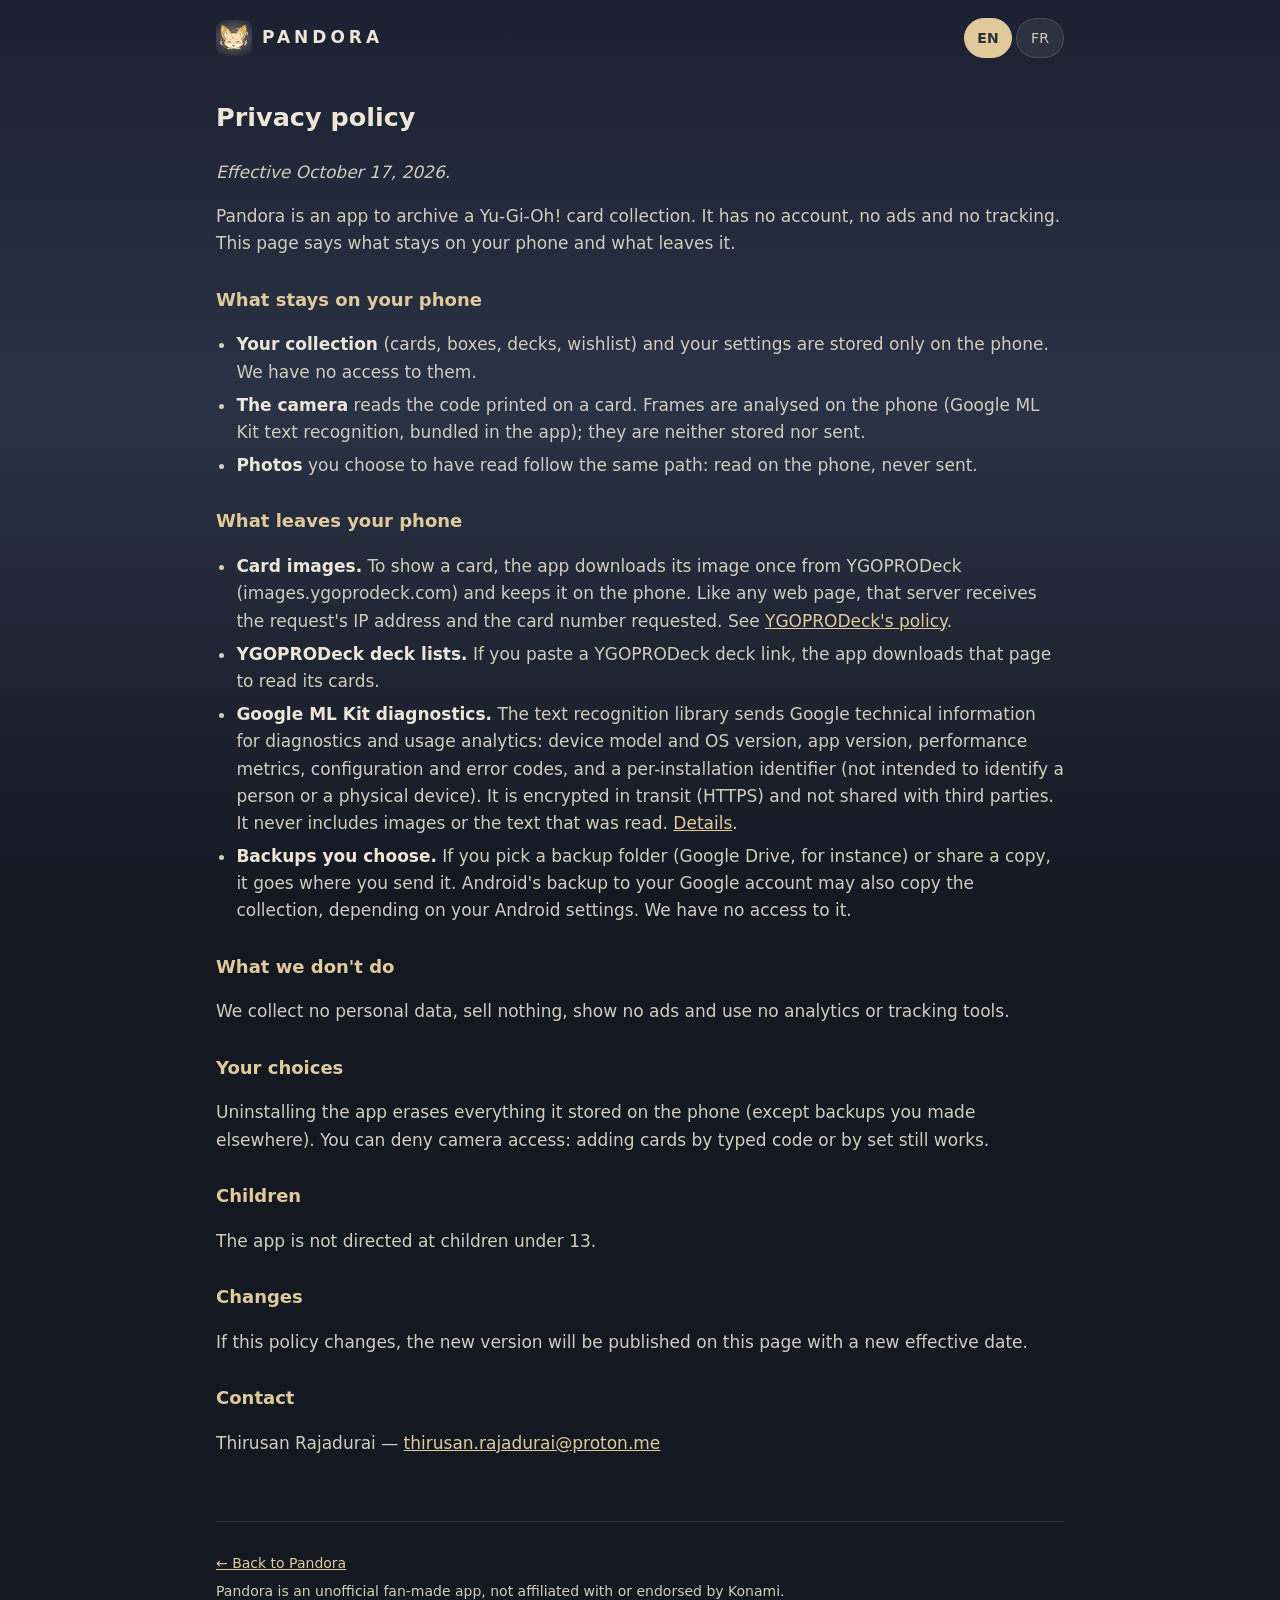
==== privacy.html @ 501cb51f "Pandora website and privacy policy" ====
<!doctype html>
<html lang="en" data-title-en="Pandora — Privacy policy" data-title-fr="Pandora — Politique de confidentialité">
<head>
  <meta charset="utf-8">
  <meta name="viewport" content="width=device-width, initial-scale=1">
  <title>Pandora — Privacy policy</title>
  <meta name="description" content="Privacy policy of Pandora, the Yu-Gi-Oh! collection app: what stays on your phone and what leaves it.">
  <meta name="theme-color" content="#1b2130">
  <link rel="icon" href="assets/icon.png">
  <link rel="stylesheet" href="style.css">
  <script src="lang.js"></script>
</head>
<body>
  <div class="wrap">
    <header class="top">
      <a class="brand" href="./"><img src="assets/icon.png" alt=""><span>PANDORA</span></a>
      <div class="lang" role="group" aria-label="Language / Langue">
        <button type="button" data-set="en" aria-pressed="true">EN</button>
        <button type="button" data-set="fr" aria-pressed="false">FR</button>
      </div>
    </header>

    <main class="doc">
      <article data-lang="en">
        <h1>Privacy policy</h1>
        <p><em>Effective October 17, 2026.</em></p>
        <p>Pandora is an app to archive a Yu-Gi-Oh! card collection. It has no account, no ads and no tracking. This page says what stays on your phone and what leaves it.</p>

        <h3>What stays on your phone</h3>
        <ul>
          <li><strong>Your collection</strong> (cards, boxes, decks, wishlist) and your settings are stored only on the phone. We have no access to them.</li>
          <li><strong>The camera</strong> reads the code printed on a card. Frames are analysed on the phone (Google ML Kit text recognition, bundled in the app); they are neither stored nor sent.</li>
          <li><strong>Photos</strong> you choose to have read follow the same path: read on the phone, never sent.</li>
        </ul>

        <h3>What leaves your phone</h3>
        <ul>
          <li><strong>Card images.</strong> To show a card, the app downloads its image once from YGOPRODeck (images.ygoprodeck.com) and keeps it on the phone. Like any web page, that server receives the request's IP address and the card number requested. See <a href="https://ygoprodeck.com/privacy-policy/">YGOPRODeck's policy</a>.</li>
          <li><strong>YGOPRODeck deck lists.</strong> If you paste a YGOPRODeck deck link, the app downloads that page to read its cards.</li>
          <li><strong>Google ML Kit diagnostics.</strong> The text recognition library sends Google technical information for diagnostics and usage analytics: device model and OS version, app version, performance metrics, configuration and error codes, and a per-installation identifier (not intended to identify a person or a physical device). It is encrypted in transit (HTTPS) and not shared with third parties. It never includes images or the text that was read. <a href="https://developers.google.com/ml-kit/android-data-disclosure">Details</a>.</li>
          <li><strong>Backups you choose.</strong> If you pick a backup folder (Google Drive, for instance) or share a copy, it goes where you send it. Android's backup to your Google account may also copy the collection, depending on your Android settings. We have no access to it.</li>
        </ul>

        <h3>What we don't do</h3>
        <p>We collect no personal data, sell nothing, show no ads and use no analytics or tracking tools.</p>

        <h3>Your choices</h3>
        <p>Uninstalling the app erases everything it stored on the phone (except backups you made elsewhere). You can deny camera access: adding cards by typed code or by set still works.</p>

        <h3>Children</h3>
        <p>The app is not directed at children under 13.</p>

        <h3>Changes</h3>
        <p>If this policy changes, the new version will be published on this page with a new effective date.</p>

        <h3>Contact</h3>
        <p>Thirusan Rajadurai — <a href="mailto:thirusan.rajadurai@proton.me">thirusan.rajadurai@proton.me</a></p>
      </article>

      <article data-lang="fr">
        <h1>Politique de confidentialité</h1>
        <p><em>En vigueur le 17 octobre 2026.</em></p>
        <p>Pandora est une application pour archiver une collection de cartes Yu-Gi-Oh!. Elle n'a ni compte, ni publicité, ni outil de suivi. Cette page dit ce qui reste sur votre téléphone et ce qui en sort.</p>

        <h3>Ce qui reste sur votre téléphone</h3>
        <ul>
          <li><strong>Votre collection</strong> (cartes, rangements, decks, souhaits) et vos réglages sont enregistrés uniquement sur le téléphone. Nous n'y avons pas accès.</li>
          <li><strong>La caméra</strong> sert à lire le code imprimé sur une carte. Les images sont analysées sur le téléphone (Google ML Kit, reconnaissance de texte intégrée à l'app) ; elles ne sont ni enregistrées ni envoyées.</li>
          <li><strong>Les photos</strong> que vous choisissez de faire lire suivent le même chemin : lues sur le téléphone, jamais envoyées.</li>
        </ul>

        <h3>Ce qui sort du téléphone</h3>
        <ul>
          <li><strong>Images des cartes.</strong> Pour afficher une carte, l'app télécharge son image une fois depuis YGOPRODeck (images.ygoprodeck.com), puis la garde sur le téléphone. Comme pour toute page web, ce serveur reçoit l'adresse IP de la requête et le numéro de la carte demandée. Voir la <a href="https://ygoprodeck.com/privacy-policy/">politique de YGOPRODeck</a>.</li>
          <li><strong>Listes de deck YGOPRODeck.</strong> Si vous collez un lien de deck YGOPRODeck, l'app télécharge cette page pour en lire les cartes.</li>
          <li><strong>Données de diagnostic de Google ML Kit.</strong> La bibliothèque de reconnaissance de texte envoie à Google des informations techniques pour ses diagnostics et ses statistiques d'usage : modèle et version du système du téléphone, version de l'app, mesures de performance, configuration et codes d'erreur, et un identifiant propre à l'installation (qui ne vise pas à identifier une personne ni un appareil). Elles sont chiffrées (HTTPS) et ne sont pas transmises à des tiers. Aucune image ni aucun texte lu n'en fait partie. <a href="https://developers.google.com/ml-kit/android-data-disclosure">Détails</a>.</li>
          <li><strong>Sauvegardes que vous choisissez.</strong> Si vous choisissez un dossier de sauvegarde (par exemple Google Drive) ou partagez une copie, elle va là où vous l'envoyez. La sauvegarde Android de votre compte Google peut aussi copier la collection, selon vos réglages Android. Nous n'y avons pas accès.</li>
        </ul>

        <h3>Ce que nous ne faisons pas</h3>
        <p>Nous ne collectons aucune donnée personnelle, ne vendons rien, n'affichons pas de publicité et n'utilisons aucun outil d'analyse ou de suivi.</p>

        <h3>Vos choix</h3>
        <p>Désinstaller l'app efface tout ce qu'elle a enregistré sur le téléphone (hors sauvegardes que vous avez faites ailleurs). Vous pouvez refuser l'accès à la caméra : l'ajout par code saisi ou par extension reste possible.</p>

        <h3>Enfants</h3>
        <p>L'app ne s'adresse pas spécifiquement aux enfants de moins de 13 ans.</p>

        <h3>Modifications</h3>
        <p>Si cette politique change, la nouvelle version sera publiée sur cette page avec une nouvelle date d'entrée en vigueur.</p>

        <h3>Contact</h3>
        <p>Thirusan Rajadurai — <a href="mailto:thirusan.rajadurai@proton.me">thirusan.rajadurai@proton.me</a></p>
      </article>
    </main>

    <footer>
      <p><a href="./" data-lang="en">← Back to Pandora</a><a href="./" data-lang="fr">← Retour à Pandora</a></p>
      <p data-lang="en">Pandora is an unofficial fan-made app, not affiliated with or endorsed by Konami.</p>
      <p data-lang="fr">Pandora est une application de fan non officielle, sans lien avec Konami.</p>
    </footer>
  </div>
</body>
</html>
---- style.css ----
:root {
  --bg-top: #1b2130;
  --bg-mid: #2a3245;
  --bg-bottom: #141821;
  --text: #ece5d8;
  --text-2: #d2ccbf;
  --accent: #e0ca9c;
  --gold: #d3bc8e;
  --on-accent: #2a2f3b;
  --glass: rgba(236, 229, 216, 0.08);
  --line: rgba(236, 229, 216, 0.14);
}

* { box-sizing: border-box; }

html { background: var(--bg-bottom); }

body {
  margin: 0;
  min-height: 100vh;
  color: var(--text);
  font: 17px/1.6 Inter, system-ui, -apple-system, "Segoe UI", Roboto, sans-serif;
  background: linear-gradient(180deg, var(--bg-top) 0%, var(--bg-mid) 45%, var(--bg-bottom) 100%) fixed;
}

a { color: var(--accent); }
a:hover { color: #f4e4bd; }

.wrap { max-width: 880px; margin: 0 auto; padding: 0 16px; }

header.top {
  display: flex; align-items: center; justify-content: space-between; gap: 12px;
  padding: 18px 0;
}
.brand { display: flex; align-items: center; gap: 10px; color: var(--text); text-decoration: none; }
.brand img { width: 36px; height: 36px; border-radius: 9px; }
.brand span { font-weight: 700; letter-spacing: 4px; }

.lang { display: flex; gap: 4px; }
.lang button {
  min-width: 48px; min-height: 40px; padding: 0 10px;
  background: var(--glass); color: var(--text-2);
  border: 1px solid var(--line); border-radius: 999px;
  font: inherit; font-size: 14px; cursor: pointer;
}
.lang button[aria-pressed="true"] { background: var(--accent); color: var(--on-accent); border-color: var(--accent); font-weight: 600; }

.hero { display: grid; grid-template-columns: 1fr auto; gap: 32px; align-items: center; padding: 40px 0 24px; }
.hero h1 { font-size: clamp(36px, 7vw, 56px); line-height: 1.1; margin: 0 0 8px; letter-spacing: 2px; }
.eyebrow { color: var(--accent); letter-spacing: 3px; font-size: 13px; font-weight: 600; text-transform: uppercase; margin: 0 0 12px; }
.lead { color: var(--text-2); font-size: 19px; margin: 0 0 24px; max-width: 32em; }
.hero img { width: min(280px, 38vw); height: auto; filter: drop-shadow(0 0 24px rgba(211, 188, 142, 0.35)); }

.cta {
  display: inline-block; padding: 12px 22px; min-height: 48px;
  border-radius: 999px; text-decoration: none; font-weight: 600;
  color: var(--on-accent);
  background: linear-gradient(135deg, #f4e4bd, #d3bc8e 55%, #b08d57);
  box-shadow: 0 0 28px rgba(211, 188, 142, 0.35);
}
.cta:hover { color: var(--on-accent); }
.note { color: var(--text-2); font-size: 14px; margin-top: 10px; }

h2 { font-size: 26px; margin: 48px 0 16px; }
h3 { font-size: 18px; margin: 28px 0 8px; color: var(--accent); }

.grid { display: grid; grid-template-columns: repeat(auto-fit, minmax(240px, 1fr)); gap: 14px; }
.card { background: var(--glass); border: 1px solid var(--line); border-radius: 18px; padding: 18px 20px; }
.card h3 { margin: 0 0 6px; font-size: 17px; }
.card p { margin: 0; color: var(--text-2); font-size: 15px; }

.privacy-band { display: flex; gap: 20px; align-items: center; }
.privacy-band img { width: 120px; height: auto; flex: none; }

.doc p, .doc li { color: var(--text-2); }
.doc strong { color: var(--text); }
.doc ul { padding-left: 1.2em; }
.doc li { margin: 6px 0; }
.doc { overflow-wrap: anywhere; }

footer { margin-top: 64px; padding: 24px 0 40px; border-top: 1px solid var(--line); color: var(--text-2); font-size: 14px; }
footer p { margin: 6px 0; }

[data-lang] { display: none; }
html[lang="en"] [data-lang="en"],
html[lang="fr"] [data-lang="fr"] { display: revert; }

@media (max-width: 640px) {
  .hero { grid-template-columns: 1fr; text-align: center; padding-top: 16px; }
  .hero img { order: -1; margin: 0 auto; width: 200px; }
  .lead { margin-left: auto; margin-right: auto; }
  .privacy-band { flex-direction: column; text-align: center; }
}
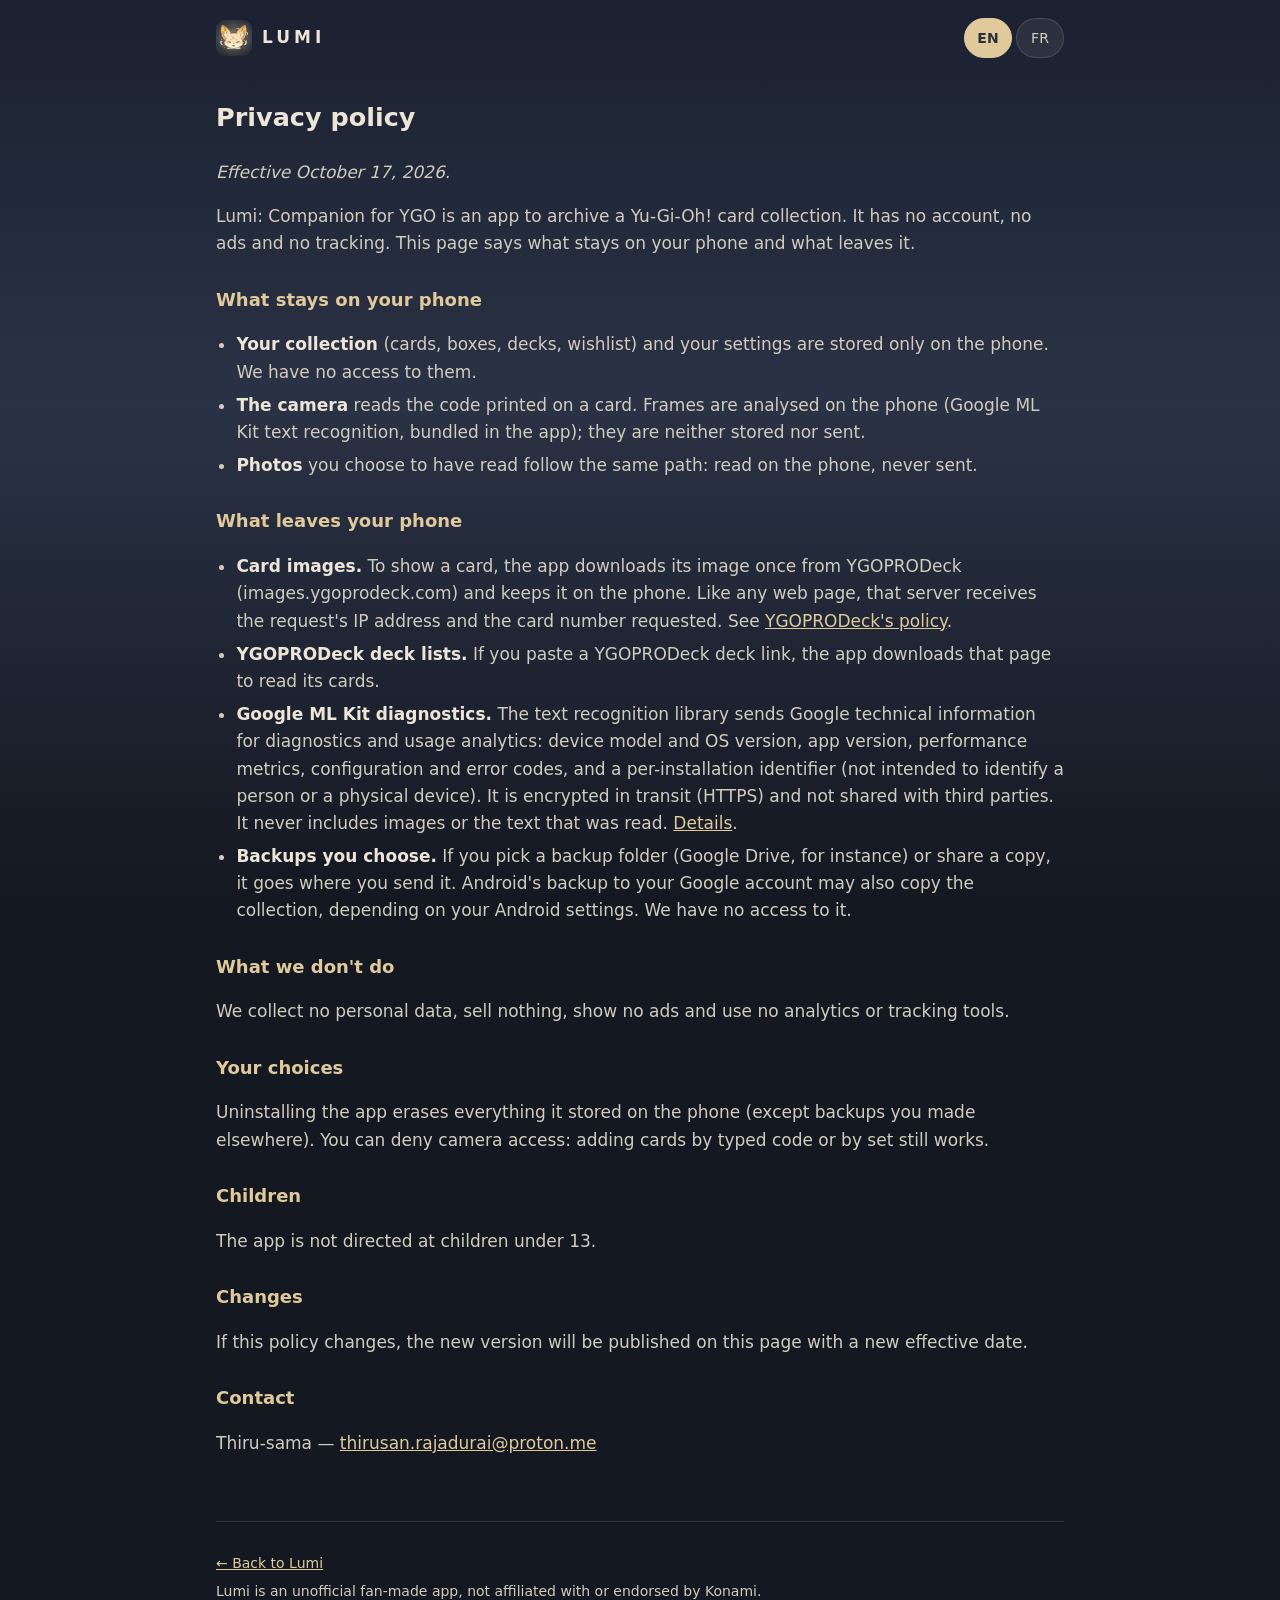
==== commit 25c01ff2: "Rename the app to Lumi : Compagnon pour YGO, by Thiru-sama" ====
--- a/privacy.html
+++ b/privacy.html
@@ -1,10 +1,10 @@
 <!doctype html>
-<html lang="en" data-title-en="Pandora — Privacy policy" data-title-fr="Pandora — Politique de confidentialité">
+<html lang="en" data-title-en="Lumi — Privacy policy" data-title-fr="Lumi — Politique de confidentialité">
 <head>
   <meta charset="utf-8">
   <meta name="viewport" content="width=device-width, initial-scale=1">
-  <title>Pandora — Privacy policy</title>
-  <meta name="description" content="Privacy policy of Pandora, the Yu-Gi-Oh! collection app: what stays on your phone and what leaves it.">
+  <title>Lumi — Privacy policy</title>
+  <meta name="description" content="Privacy policy of Lumi: Companion for YGO, the Yu-Gi-Oh! collection app: what stays on your phone and what leaves it.">
   <meta name="theme-color" content="#1b2130">
   <link rel="icon" href="assets/icon.png">
   <link rel="stylesheet" href="style.css">
@@ -13,7 +13,7 @@
 <body>
   <div class="wrap">
     <header class="top">
-      <a class="brand" href="./"><img src="assets/icon.png" alt=""><span>PANDORA</span></a>
+      <a class="brand" href="./"><img src="assets/icon.png" alt=""><span>LUMI</span></a>
       <div class="lang" role="group" aria-label="Language / Langue">
         <button type="button" data-set="en" aria-pressed="true">EN</button>
         <button type="button" data-set="fr" aria-pressed="false">FR</button>
@@ -24,7 +24,7 @@
       <article data-lang="en">
         <h1>Privacy policy</h1>
         <p><em>Effective October 17, 2026.</em></p>
-        <p>Pandora is an app to archive a Yu-Gi-Oh! card collection. It has no account, no ads and no tracking. This page says what stays on your phone and what leaves it.</p>
+        <p>Lumi: Companion for YGO is an app to archive a Yu-Gi-Oh! card collection. It has no account, no ads and no tracking. This page says what stays on your phone and what leaves it.</p>
 
         <h3>What stays on your phone</h3>
         <ul>
@@ -54,13 +54,13 @@
         <p>If this policy changes, the new version will be published on this page with a new effective date.</p>
 
         <h3>Contact</h3>
-        <p>Thirusan Rajadurai — <a href="mailto:thirusan.rajadurai@proton.me">thirusan.rajadurai@proton.me</a></p>
+        <p>Thiru-sama — <a href="mailto:thirusan.rajadurai@proton.me">thirusan.rajadurai@proton.me</a></p>
       </article>
 
       <article data-lang="fr">
         <h1>Politique de confidentialité</h1>
         <p><em>En vigueur le 17 octobre 2026.</em></p>
-        <p>Pandora est une application pour archiver une collection de cartes Yu-Gi-Oh!. Elle n'a ni compte, ni publicité, ni outil de suivi. Cette page dit ce qui reste sur votre téléphone et ce qui en sort.</p>
+        <p>Lumi : Compagnon pour YGO est une application pour archiver une collection de cartes Yu-Gi-Oh!. Elle n'a ni compte, ni publicité, ni outil de suivi. Cette page dit ce qui reste sur votre téléphone et ce qui en sort.</p>
 
         <h3>Ce qui reste sur votre téléphone</h3>
         <ul>
@@ -90,14 +90,14 @@
         <p>Si cette politique change, la nouvelle version sera publiée sur cette page avec une nouvelle date d'entrée en vigueur.</p>
 
         <h3>Contact</h3>
-        <p>Thirusan Rajadurai — <a href="mailto:thirusan.rajadurai@proton.me">thirusan.rajadurai@proton.me</a></p>
+        <p>Thiru-sama — <a href="mailto:thirusan.rajadurai@proton.me">thirusan.rajadurai@proton.me</a></p>
       </article>
     </main>
 
     <footer>
-      <p><a href="./" data-lang="en">← Back to Pandora</a><a href="./" data-lang="fr">← Retour à Pandora</a></p>
-      <p data-lang="en">Pandora is an unofficial fan-made app, not affiliated with or endorsed by Konami.</p>
-      <p data-lang="fr">Pandora est une application de fan non officielle, sans lien avec Konami.</p>
+      <p><a href="./" data-lang="en">← Back to Lumi</a><a href="./" data-lang="fr">← Retour à Lumi</a></p>
+      <p data-lang="en">Lumi is an unofficial fan-made app, not affiliated with or endorsed by Konami.</p>
+      <p data-lang="fr">Lumi est une application de fan non officielle, sans lien avec Konami.</p>
     </footer>
   </div>
 </body>
--- a/style.css
+++ b/style.css
@@ -46,7 +46,7 @@
 .lang button[aria-pressed="true"] { background: var(--accent); color: var(--on-accent); border-color: var(--accent); font-weight: 600; }
 
 .hero { display: grid; grid-template-columns: 1fr auto; gap: 32px; align-items: center; padding: 40px 0 24px; }
-.hero h1 { font-size: clamp(36px, 7vw, 56px); line-height: 1.1; margin: 0 0 8px; letter-spacing: 2px; }
+.hero h1 { font-size: clamp(32px, 5.5vw, 46px); line-height: 1.15; margin: 0 0 8px; letter-spacing: 2px; }
 .eyebrow { color: var(--accent); letter-spacing: 3px; font-size: 13px; font-weight: 600; text-transform: uppercase; margin: 0 0 12px; }
 .lead { color: var(--text-2); font-size: 19px; margin: 0 0 24px; max-width: 32em; }
 .hero img { width: min(280px, 38vw); height: auto; filter: drop-shadow(0 0 24px rgba(211, 188, 142, 0.35)); }
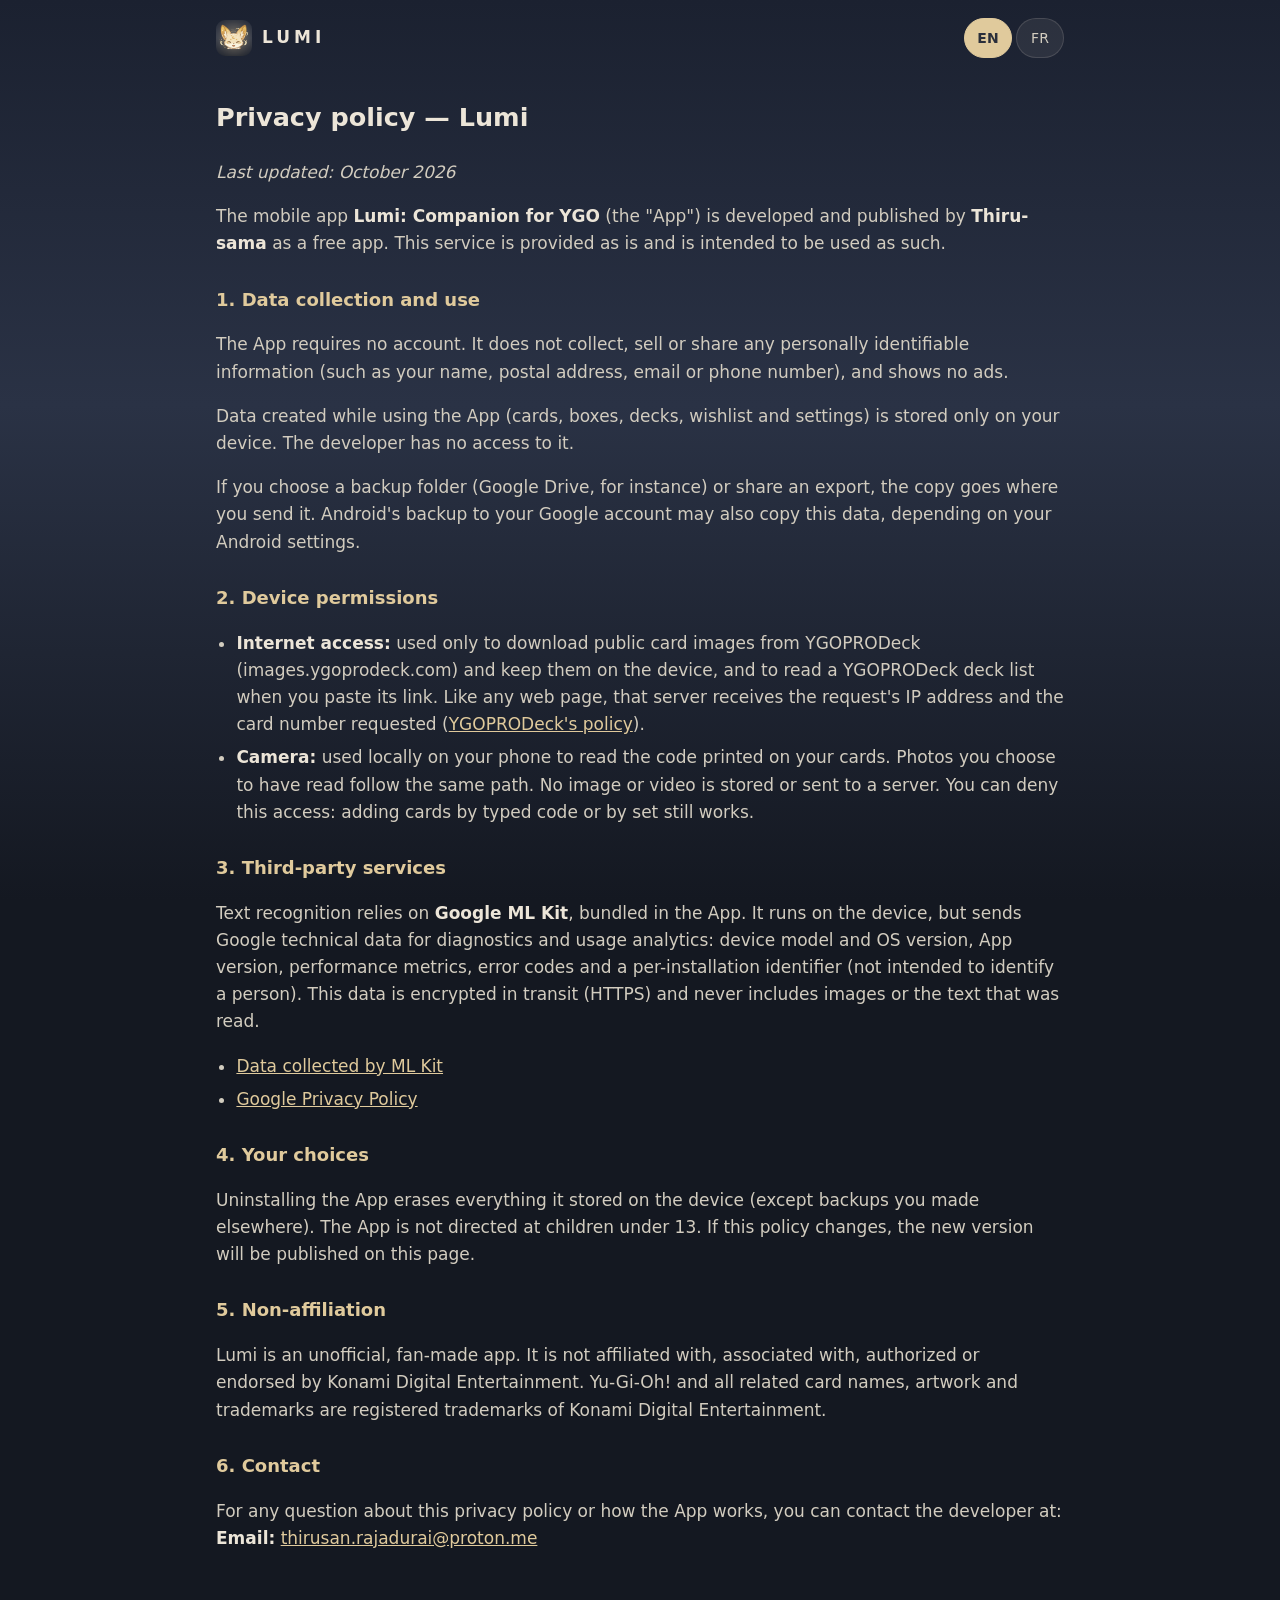
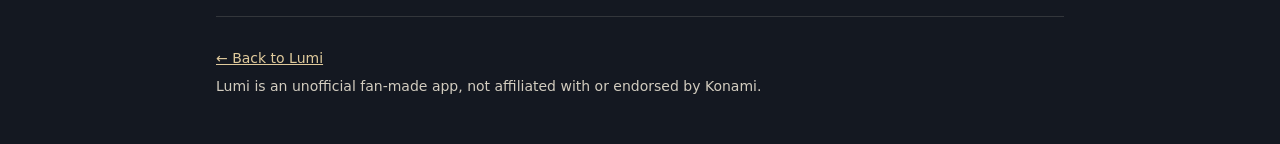
==== commit 17195f4e: "Privacy policy from Thiru-sama's text, and the lumi-app address" ====
--- a/privacy.html
+++ b/privacy.html
@@ -21,76 +21,70 @@
     </header>
 
     <main class="doc">
-      <article data-lang="en">
-        <h1>Privacy policy</h1>
-        <p><em>Effective October 17, 2026.</em></p>
-        <p>Lumi: Companion for YGO is an app to archive a Yu-Gi-Oh! card collection. It has no account, no ads and no tracking. This page says what stays on your phone and what leaves it.</p>
+      <article data-lang="fr">
+        <h1>Politique de confidentialité — Lumi</h1>
+        <p><em>Dernière mise à jour : octobre 2026</em></p>
+        <p>L'application mobile <strong>Lumi : Compagnon pour YGO</strong> (ci-après « l'Application ») est développée et éditée par <strong>Thiru-sama</strong> en tant qu'application gratuite. Ce service est fourni tel quel et est destiné à être utilisé en l'état.</p>
 
-        <h3>What stays on your phone</h3>
+        <h3>1. Collecte et utilisation des données</h3>
+        <p>L'Application ne demande aucun compte. Elle ne collecte, ne vend et ne partage aucune donnée personnelle identifiable (telle que votre nom, adresse postale, e-mail ou numéro de téléphone), et n'affiche aucune publicité.</p>
+        <p>Les données créées lors de l'utilisation de l'Application (cartes, rangements, decks, liste de souhaits et préférences) sont stockées uniquement sur votre appareil. Le développeur n'y a pas accès.</p>
+        <p>Si vous choisissez un dossier de sauvegarde (par exemple Google Drive) ou partagez un export, la copie va là où vous l'envoyez. La sauvegarde Android de votre compte Google peut aussi copier ces données, selon vos réglages Android.</p>
+
+        <h3>2. Permissions de l'appareil</h3>
         <ul>
-          <li><strong>Your collection</strong> (cards, boxes, decks, wishlist) and your settings are stored only on the phone. We have no access to them.</li>
-          <li><strong>The camera</strong> reads the code printed on a card. Frames are analysed on the phone (Google ML Kit text recognition, bundled in the app); they are neither stored nor sent.</li>
-          <li><strong>Photos</strong> you choose to have read follow the same path: read on the phone, never sent.</li>
+          <li><strong>Accès à Internet :</strong> utilisé uniquement pour télécharger les images publiques des cartes depuis YGOPRODeck (images.ygoprodeck.com), puis les garder sur l'appareil, et pour lire une liste de deck YGOPRODeck lorsque vous en collez le lien. Comme pour toute page web, ce serveur reçoit l'adresse IP de la requête et le numéro de la carte demandée (<a href="https://ygoprodeck.com/privacy-policy/">politique de YGOPRODeck</a>).</li>
+          <li><strong>Appareil photo :</strong> utilisé localement sur votre téléphone pour lire le code imprimé sur vos cartes. Les photos que vous choisissez de faire lire suivent le même chemin. Aucune image ni vidéo n'est enregistrée ni envoyée sur un serveur. Vous pouvez refuser cet accès : l'ajout par code saisi ou par extension reste possible.</li>
         </ul>
 
-        <h3>What leaves your phone</h3>
+        <h3>3. Services tiers</h3>
+        <p>La reconnaissance de texte s'appuie sur <strong>Google ML Kit</strong>, intégré à l'Application. Il fonctionne sur l'appareil, mais envoie à Google des données techniques de diagnostic et de statistiques d'usage : modèle et version du système de l'appareil, version de l'Application, mesures de performance, codes d'erreur et un identifiant propre à l'installation (qui ne vise pas à identifier une personne). Ces données sont chiffrées (HTTPS) et ne contiennent jamais d'image ni de texte lu.</p>
         <ul>
-          <li><strong>Card images.</strong> To show a card, the app downloads its image once from YGOPRODeck (images.ygoprodeck.com) and keeps it on the phone. Like any web page, that server receives the request's IP address and the card number requested. See <a href="https://ygoprodeck.com/privacy-policy/">YGOPRODeck's policy</a>.</li>
-          <li><strong>YGOPRODeck deck lists.</strong> If you paste a YGOPRODeck deck link, the app downloads that page to read its cards.</li>
-          <li><strong>Google ML Kit diagnostics.</strong> The text recognition library sends Google technical information for diagnostics and usage analytics: device model and OS version, app version, performance metrics, configuration and error codes, and a per-installation identifier (not intended to identify a person or a physical device). It is encrypted in transit (HTTPS) and not shared with third parties. It never includes images or the text that was read. <a href="https://developers.google.com/ml-kit/android-data-disclosure">Details</a>.</li>
-          <li><strong>Backups you choose.</strong> If you pick a backup folder (Google Drive, for instance) or share a copy, it goes where you send it. Android's backup to your Google account may also copy the collection, depending on your Android settings. We have no access to it.</li>
+          <li><a href="https://developers.google.com/ml-kit/android-data-disclosure">Données collectées par ML Kit</a></li>
+          <li><a href="https://policies.google.com/privacy">Règles de confidentialité de Google</a></li>
         </ul>
 
-        <h3>What we don't do</h3>
-        <p>We collect no personal data, sell nothing, show no ads and use no analytics or tracking tools.</p>
+        <h3>4. Vos choix</h3>
+        <p>Désinstaller l'Application efface tout ce qu'elle a enregistré sur l'appareil (hors sauvegardes que vous avez faites ailleurs). L'Application ne s'adresse pas spécifiquement aux enfants de moins de 13 ans. Si cette politique change, la nouvelle version sera publiée sur cette page.</p>
 
-        <h3>Your choices</h3>
-        <p>Uninstalling the app erases everything it stored on the phone (except backups you made elsewhere). You can deny camera access: adding cards by typed code or by set still works.</p>
+        <h3>5. Clause de non-affiliation</h3>
+        <p>Lumi est une application non officielle créée par des fans. Elle n'est ni affiliée, ni associée, ni autorisée, ni approuvée par Konami Digital Entertainment. Yu-Gi-Oh! et l'ensemble des noms de cartes, illustrations et marques associées sont des marques déposées de Konami Digital Entertainment.</p>
 
-        <h3>Children</h3>
-        <p>The app is not directed at children under 13.</p>
-
-        <h3>Changes</h3>
-        <p>If this policy changes, the new version will be published on this page with a new effective date.</p>
-
-        <h3>Contact</h3>
-        <p>Thiru-sama — <a href="mailto:thirusan.rajadurai@proton.me">thirusan.rajadurai@proton.me</a></p>
+        <h3>6. Contact</h3>
+        <p>Pour toute question concernant cette politique de confidentialité ou le fonctionnement de l'Application, vous pouvez contacter le développeur à l'adresse suivante :<br><strong>E-mail :</strong> <a href="mailto:thirusan.rajadurai@proton.me">thirusan.rajadurai@proton.me</a></p>
       </article>
 
-      <article data-lang="fr">
-        <h1>Politique de confidentialité</h1>
-        <p><em>En vigueur le 17 octobre 2026.</em></p>
-        <p>Lumi : Compagnon pour YGO est une application pour archiver une collection de cartes Yu-Gi-Oh!. Elle n'a ni compte, ni publicité, ni outil de suivi. Cette page dit ce qui reste sur votre téléphone et ce qui en sort.</p>
+      <article data-lang="en">
+        <h1>Privacy policy — Lumi</h1>
+        <p><em>Last updated: October 2026</em></p>
+        <p>The mobile app <strong>Lumi: Companion for YGO</strong> (the "App") is developed and published by <strong>Thiru-sama</strong> as a free app. This service is provided as is and is intended to be used as such.</p>
 
-        <h3>Ce qui reste sur votre téléphone</h3>
+        <h3>1. Data collection and use</h3>
+        <p>The App requires no account. It does not collect, sell or share any personally identifiable information (such as your name, postal address, email or phone number), and shows no ads.</p>
+        <p>Data created while using the App (cards, boxes, decks, wishlist and settings) is stored only on your device. The developer has no access to it.</p>
+        <p>If you choose a backup folder (Google Drive, for instance) or share an export, the copy goes where you send it. Android's backup to your Google account may also copy this data, depending on your Android settings.</p>
+
+        <h3>2. Device permissions</h3>
         <ul>
-          <li><strong>Votre collection</strong> (cartes, rangements, decks, souhaits) et vos réglages sont enregistrés uniquement sur le téléphone. Nous n'y avons pas accès.</li>
-          <li><strong>La caméra</strong> sert à lire le code imprimé sur une carte. Les images sont analysées sur le téléphone (Google ML Kit, reconnaissance de texte intégrée à l'app) ; elles ne sont ni enregistrées ni envoyées.</li>
-          <li><strong>Les photos</strong> que vous choisissez de faire lire suivent le même chemin : lues sur le téléphone, jamais envoyées.</li>
+          <li><strong>Internet access:</strong> used only to download public card images from YGOPRODeck (images.ygoprodeck.com) and keep them on the device, and to read a YGOPRODeck deck list when you paste its link. Like any web page, that server receives the request's IP address and the card number requested (<a href="https://ygoprodeck.com/privacy-policy/">YGOPRODeck's policy</a>).</li>
+          <li><strong>Camera:</strong> used locally on your phone to read the code printed on your cards. Photos you choose to have read follow the same path. No image or video is stored or sent to a server. You can deny this access: adding cards by typed code or by set still works.</li>
         </ul>
 
-        <h3>Ce qui sort du téléphone</h3>
+        <h3>3. Third-party services</h3>
+        <p>Text recognition relies on <strong>Google ML Kit</strong>, bundled in the App. It runs on the device, but sends Google technical data for diagnostics and usage analytics: device model and OS version, App version, performance metrics, error codes and a per-installation identifier (not intended to identify a person). This data is encrypted in transit (HTTPS) and never includes images or the text that was read.</p>
         <ul>
-          <li><strong>Images des cartes.</strong> Pour afficher une carte, l'app télécharge son image une fois depuis YGOPRODeck (images.ygoprodeck.com), puis la garde sur le téléphone. Comme pour toute page web, ce serveur reçoit l'adresse IP de la requête et le numéro de la carte demandée. Voir la <a href="https://ygoprodeck.com/privacy-policy/">politique de YGOPRODeck</a>.</li>
-          <li><strong>Listes de deck YGOPRODeck.</strong> Si vous collez un lien de deck YGOPRODeck, l'app télécharge cette page pour en lire les cartes.</li>
-          <li><strong>Données de diagnostic de Google ML Kit.</strong> La bibliothèque de reconnaissance de texte envoie à Google des informations techniques pour ses diagnostics et ses statistiques d'usage : modèle et version du système du téléphone, version de l'app, mesures de performance, configuration et codes d'erreur, et un identifiant propre à l'installation (qui ne vise pas à identifier une personne ni un appareil). Elles sont chiffrées (HTTPS) et ne sont pas transmises à des tiers. Aucune image ni aucun texte lu n'en fait partie. <a href="https://developers.google.com/ml-kit/android-data-disclosure">Détails</a>.</li>
-          <li><strong>Sauvegardes que vous choisissez.</strong> Si vous choisissez un dossier de sauvegarde (par exemple Google Drive) ou partagez une copie, elle va là où vous l'envoyez. La sauvegarde Android de votre compte Google peut aussi copier la collection, selon vos réglages Android. Nous n'y avons pas accès.</li>
+          <li><a href="https://developers.google.com/ml-kit/android-data-disclosure">Data collected by ML Kit</a></li>
+          <li><a href="https://policies.google.com/privacy">Google Privacy Policy</a></li>
         </ul>
 
-        <h3>Ce que nous ne faisons pas</h3>
-        <p>Nous ne collectons aucune donnée personnelle, ne vendons rien, n'affichons pas de publicité et n'utilisons aucun outil d'analyse ou de suivi.</p>
+        <h3>4. Your choices</h3>
+        <p>Uninstalling the App erases everything it stored on the device (except backups you made elsewhere). The App is not directed at children under 13. If this policy changes, the new version will be published on this page.</p>
 
-        <h3>Vos choix</h3>
-        <p>Désinstaller l'app efface tout ce qu'elle a enregistré sur le téléphone (hors sauvegardes que vous avez faites ailleurs). Vous pouvez refuser l'accès à la caméra : l'ajout par code saisi ou par extension reste possible.</p>
+        <h3>5. Non-affiliation</h3>
+        <p>Lumi is an unofficial, fan-made app. It is not affiliated with, associated with, authorized or endorsed by Konami Digital Entertainment. Yu-Gi-Oh! and all related card names, artwork and trademarks are registered trademarks of Konami Digital Entertainment.</p>
 
-        <h3>Enfants</h3>
-        <p>L'app ne s'adresse pas spécifiquement aux enfants de moins de 13 ans.</p>
-
-        <h3>Modifications</h3>
-        <p>Si cette politique change, la nouvelle version sera publiée sur cette page avec une nouvelle date d'entrée en vigueur.</p>
-
-        <h3>Contact</h3>
-        <p>Thiru-sama — <a href="mailto:thirusan.rajadurai@proton.me">thirusan.rajadurai@proton.me</a></p>
+        <h3>6. Contact</h3>
+        <p>For any question about this privacy policy or how the App works, you can contact the developer at:<br><strong>Email:</strong> <a href="mailto:thirusan.rajadurai@proton.me">thirusan.rajadurai@proton.me</a></p>
       </article>
     </main>
 
